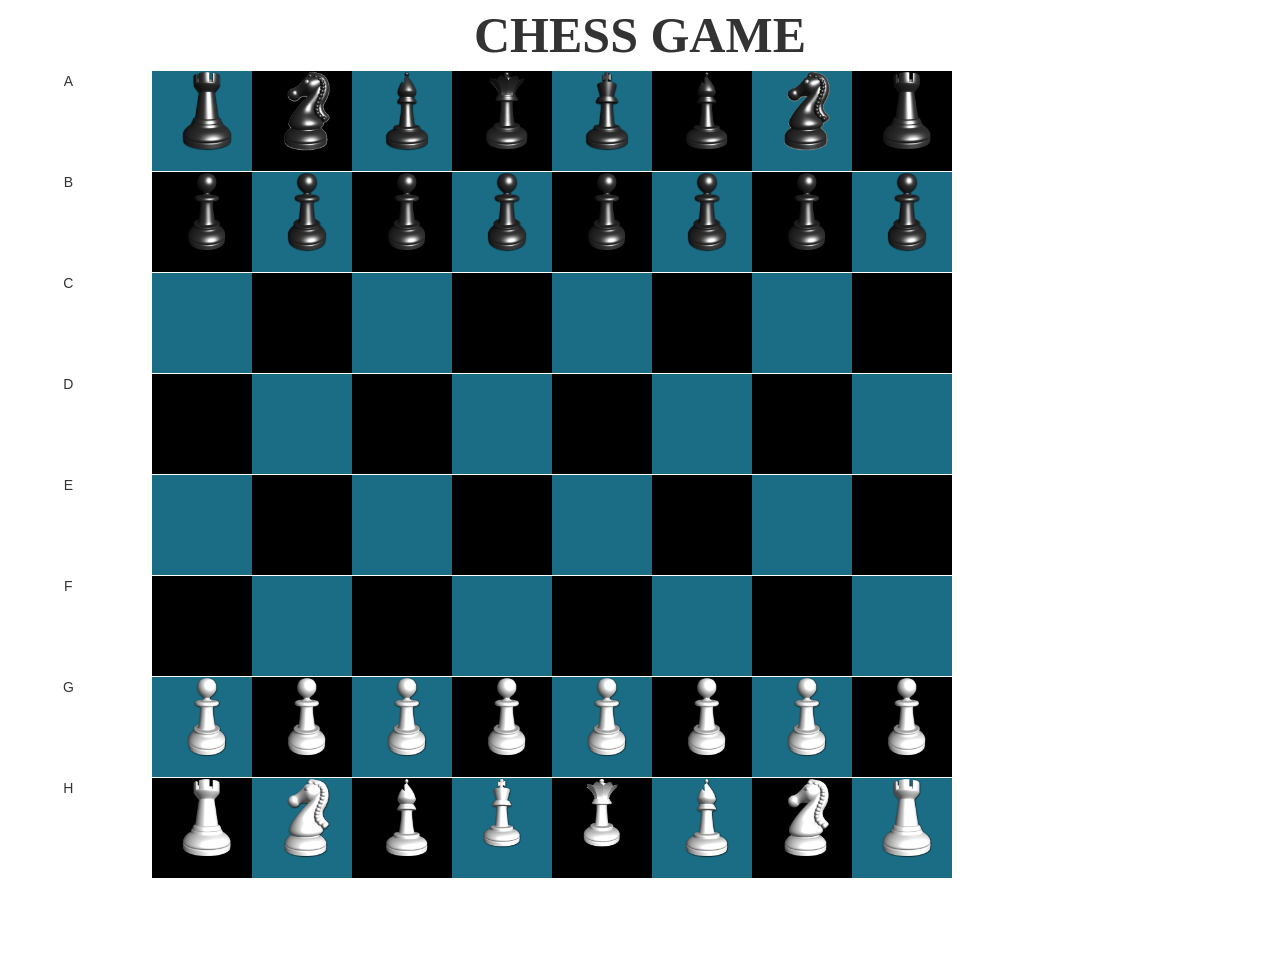
==== index.html @ ab2882cc "chess" ====
<!DOCTYPE html>
<html>

<head>
    <meta name="viewport" content="width=device-width,initial-scale=1">
    <title>Chess-Game</title>
    <link rel="stylesheet" href="Css/jquery-ui.css">
    <link rel="stylesheet" href="Css/bootstrap.css">
    <link rel="stylesheet" href="Css/bootstrap-theme.min.css">
    <link rel="stylesheet" href="Css/bootstrap.min.css">
    <style>

        #board {

            width: 1000px;
            height: 900px;
            text-align: center;
        }

        #Header {
            text-align: center;
            font-size: 50px;
            font-family: "Times New Roman";
            font-weight: bold;
        }

        div {
            border-bottom: none;
        text-align: center;
            margin-top: 0px;
            margin-left: 0px;
            margin-right: 0px;
            margin-bottom: 0px;

        }

        img {
            width: 80px;
            height: 80px;
            z-index: 999;


        }
        .selectPath{
            background-color: green;
        }
        .chessPices{
            position: absolute;
            padding-top:0px;
            padding-left: 0px;
            height: 100px;

            width: 100px;



            z-index: 99999;
        }
        .selectPath{
            background-color: green;
        }
        img:hover{
            position: absolute;
            height: 90px;
            width: 90px;
            z-index: 9999;

        }



        



    </style>

</head>
<body>
<div class="row">
    <div id="Header" class="col-xs-12 col-sm-12  col-lg-12"> CHESS GAME</div>
</div>
<div id="board" class="row">
    <div class="col-xs-12 col-sm-12  col-lg-12">
        <div class="row">
            <div class="col-xs-2 col-sm-2 col-lg-2">A</div>
            <div id="A1" style="background-color: #1b6d85 ; height: 100px;width: 100px" class="col-xs-1 col-sm-1 col-lg-1">
                <div class="chessPices blackRook"><img id="br1" src="Image/Rook-black_256x256_32.png" class="chess"></div>
            </div>
            <div id="B1" style="background-color: black; height: 100px;width: 100px" class="col-xs-1 col-sm-1 col-lg-1 patch ">
                <div class="chessPices blackKnight"><img id="bKN1" src="Image/blackKnight.png"></div>
            </div>
            <div  id="C1" style="background-color: #1b6d85 ; height: 100px;width: 100px" class="col-xs-1 col-sm-1 col-lg-1 patch">
                <div class="chessPices blackBishop"><img id="bbs1" src="Image/Bishop-black_256x256_32.png"></div>
            </div>
            <div  id="D1" style="background-color: black ; height: 100px;width: 100px" class="col-xs-1 col-sm-1 col-lg-1 patch">
                <div class="chessPices BlackQuen"><img id="bq" src="Image/blackQuen.png" class="img-responsive"></div>
            </div>
            <div  id="E1" style="background-color: #1b6d85; height: 100px;width: 100px" class="col-xs-1 col-sm-1 col-lg-1 patch">
                <div class="chessPices BlackKing"><img id="bk" src="Image/blackKing.png" class="img-responsive"></div>
            </div>
            <div id="F1" style="background-color: black ; height: 100px;width: 100px" class="col-xs-1 col-sm-1 col-lg-1 patch">
                <div class="chessPices blackBishop"><img id="bbs2" src="Image/Bishop-black_256x256_32.png"></div>
            </div>
            <div id="G1" style="background-color: #1b6d85; height: 100px;width: 100px" class="col-xs-1 col-sm-1 col-lg-1 patch">
                <div class="chessPices blackKnight"><img id="bKN2" src="Image/blackKnight.png"></div>
            </div>
            <div  id="H1" style="background-color: black ; height: 100px;width: 100px" class="col-xs-1 col-sm-1 col-lg-1 patch">
                <div class="chessPices blackRook"><img id="br2" src="Image/Rook-black_256x256_32.png" class="chess"></div>
            </div>


            <div class="col-xs-2 col-sm-2 col-lg-2"></div>
        </div>
        <div id="Brow" class="row">
            <div class="col-xs-2 col-sm-2 col-lg-2">B</div>
            <div id="A2" style="background-color: black  ; height: 100px;width: 100px" class="col-xs-1 col-sm-1 col-lg-1 patch ">
                <div  class="chessPices blackPone"><img id="bp1" src="Image/blackpone.png" class="chess"></div>
            </div>
            <div  id="B2" style="background-color: #1b6d85; height: 100px;width: 100px" class="col-xs-1 col-sm-1 col-lg-1 patch ">
                <div class="chessPices blackPone"><img id="bp2" src="Image/blackpone.png" class="chess"></div>
            </div>
            <div id="C2"  style="background-color: black ; height: 100px;width: 100px" class="col-xs-1 col-sm-1 col-lg-1 patch ">
                <div  class="chessPices blackPone"><img id="bp3" src="Image/blackpone.png" class="chess"></div>
            </div>
            <div  id="D2" style="background-color: #1b6d85; height: 100px;width: 100px" class="col-xs-1 col-sm-1 col-lg-1 patch ">
                <div class="chessPices blackPone"><img id="bp4" src="Image/blackpone.png" class="chess"></div>
            </div>
            <div  id="E2" style="background-color: black; height: 100px;width: 100px" class="col-xs-1 col-sm-1 col-lg-1 patch ">
                <div class="chessPices blackPone"><img id="bp5" src="Image/blackpone.png" class="chess"></div>
            </div>
            <div  id="F2" style="background-color: #1b6d85; height: 100px;width: 100px" class="col-xs-1 col-sm-1 col-lg-1 patch ">
                <div class="chessPices blackPone"><img id="bp6" src="Image/blackpone.png" class="chess"></div>
            </div>
            <div id="G2"  style="background-color: black; height: 100px;width: 100px" class="col-xs-1 col-sm-1 col-lg-1 patch ">
                <div class="chessPices blackPone"><img id="bp7" src="Image/blackpone.png" class="chess"></div>
            </div>
            <div id="H2"  style="background-color: #1b6d85; height: 100px;width: 100px" class="col-xs-1 col-sm-1 col-lg-1 patch ">
                <div class="chessPices blackPone"><img id="bp8"src="Image/blackpone.png" class="chess"></div>
            </div>


            <div class="col-xs-2 col-sm-2 col-lg-2"></div>
        </div>
        <div class="row">
            <div class="col-xs-2 col-sm-2 col-lg-2">C</div>
            <div id="A3" style="background-color: #1b6d85 ; height: 100px;width: 100px" class="col-xs-1 col-sm-1 col-lg-1 patch">
            </div>
            <div id="B3" style="background-color: black ; height: 100px;width: 100px" class="col-xs-1 col-sm-1 col-lg-1 patch "></div>
            <div id="C3" style="background-color: #1b6d85 ; height: 100px;width: 100px" class="col-xs-1 col-sm-1 col-lg-1 patch ">
            </div>
            <div id="D3" style="background-color: black ; height: 100px;width: 100px" class="col-xs-1 col-sm-1 col-lg-1 patch "></div>
            <div  id="E3" style="background-color: #1b6d85; height: 100px;width: 100px" class="col-xs-1 col-sm-1 col-lg-1 patch ">
            </div>
            <div id="F3" style="background-color: black ; height: 100px;width: 100px" class="col-xs-1 col-sm-1 col-lg-1 patch "></div>
            <div  id="G3" style="background-color: #1b6d85; height: 100px;width: 100px" class="col-xs-1 col-sm-1 col-lg-1 patch ">
            </div>
            <div id="H3" style="background-color: black ; height: 100px;width: 100px" class="col-xs-1 col-sm-1 col-lg-1 patch "></div>


            <div class="col-xs-2 col-sm-2 col-lg-2"></div>
        </div>
        <div class="row">
            <div class="col-xs-2 col-sm-2 col-lg-2">D</div>
            <div id="A4" style="background-color: black  ; height: 100px;width: 100px"
                 class="col-xs-1 col-sm-1 col-lg-1">
            </div>
            <div  id="B4" style="background-color: #1b6d85; height: 100px;width: 100px" class="col-xs-1 col-sm-1 col-lg-1 patch ">
            </div>
            <div  id="C4" style="background-color: black ; height: 100px;width: 100px" class="col-xs-1 col-sm-1 col-lg-1 patch "></div>
            <div  id="D4" style="background-color: #1b6d85; height: 100px;width: 100px" class="col-xs-1 col-sm-1 col-lg-1 patch ">
            </div>
            <div  id="E4" style="background-color: black; height: 100px;width: 100px" class="col-xs-1 col-sm-1 col-lg-1 patch "></div>
            <div  id="F4" style="background-color: #1b6d85; height: 100px;width: 100px" class="col-xs-1 col-sm-1 col-lg-1 patch ">
            </div>
            <div  id="G4" style="background-color: black; height: 100px;width: 100px" class="col-xs-1 col-sm-1 col-lg-1 patch "></div>
            <div  id="H4" style="background-color: #1b6d85; height: 100px;width: 100px" class="col-xs-1 col-sm-1 col-lg-1 patch ">
            </div>


            <div class="col-xs-2 col-sm-2 col-lg-2"></div>
        </div>
        <div class="row">
            <div class="col-xs-2 col-sm-2 col-lg-2">E</div>
            <div id="A5" style="background-color: #1b6d85 ; height: 100px;width: 100px"
                 class="col-xs-1 col-sm-1 col-lg-1">
            </div>
            <div  id="B5" style="background-color: black ; height: 100px;width: 100px" class="col-xs-1 col-sm-1 col-lg-1 patch "></div>
            <div  id="C5" style="background-color: #1b6d85 ; height: 100px;width: 100px" class="col-xs-1 col-sm-1 col-lg-1 patch ">
            </div>
            <div  id="D5" style="background-color: black ; height: 100px;width: 100px" class="col-xs-1 col-sm-1 col-lg-1 patch "></div>
            <div  id="E5" style="background-color: #1b6d85; height: 100px;width: 100px" class="col-xs-1 col-sm-1 col-lg-1 patch ">
            </div>
            <div  id="F5" style="background-color: black ; height: 100px;width: 100px" class="col-xs-1 col-sm-1 col-lg-1 patch "></div>
            <div  id="G5"  style="background-color: #1b6d85; height: 100px;width: 100px" class="col-xs-1 col-sm-1 col-lg-1 patch ">
            </div>
            <div id="H5"  style="background-color: black ; height: 100px;width: 100px" class="col-xs-1 col-sm-1 col-lg-1 patch "></div>


            <div class="col-xs-2 col-sm-2 col-lg-2"></div>
        </div>
        <div class="row">
            <div class="col-xs-2 col-sm-2 col-lg-2">F</div>
            <div id="A6" style="background-color: black  ; height: 100px;width: 100px"
                 class="col-xs-1 col-sm-1 col-lg-1">
            </div>
            <div  id="B6" style="background-color: #1b6d85; height: 100px;width: 100px" class="col-xs-1 col-sm-1 col-lg-1 patch ">
            </div>
            <div  id="C6" style="background-color: black ; height: 100px;width: 100px" class="col-xs-1 col-sm-1 col-lg-1 patch "></div>
            <div  id="D6" style="background-color: #1b6d85; height: 100px;width: 100px" class="col-xs-1 col-sm-1 col-lg-1 patch ">
            </div>
            <div  id="E6" style="background-color: black; height: 100px;width: 100px" class="col-xs-1 col-sm-1 col-lg-1 patch "></div>
            <div  id="F6" style="background-color: #1b6d85; height: 100px;width: 100px" class="col-xs-1 col-sm-1 col-lg-1 patch ">
            </div>
            <div  id="G6" style="background-color: black; height: 100px;width: 100px" class="col-xs-1 col-sm-1 col-lg-1 patch "></div>
            <div  id="H6" style="background-color: #1b6d85; height: 100px;width: 100px" class="col-xs-1 col-sm-1 col-lg-1 patch ">
            </div>


            <div class="col-xs-2 col-sm-2 col-lg-2"></div>
        </div>
        <div class="row">
            <div class="col-xs-2 col-sm-2 col-lg-2">G</div>
            <div id="A7" style="background-color: #1b6d85 ; height: 100px;width: 100px" class="col-xs-1 col-sm-1 col-lg-1">
                <div  class="chessPices  whitePone"><img id="wp1" src="Image/whitepone.png" class="chess"></div>
            </div>
            <div  id="B7" style="background-color: black ; height: 100px;width: 100px" class="col-xs-1 col-sm-1 col-lg-1 patch ">
                <div  class="chessPices whitePone"><img id="wp2" src="Image/whitepone.png" class="chess"></div>
            </div>
            <div  id="C7" style="background-color: #1b6d85 ; height: 100px;width: 100px" class="col-xs-1 col-sm-1 col-lg-1 patch ">
                <div  class="chessPices whitePone"><img id="wp3" src="Image/whitepone.png" class="chess"></div>
            </div>
            <div  id="D7" style="background-color: black ; height: 100px;width: 100px" class="col-xs-1 col-sm-1 col-lg-1 patch ">
                <div  class="chessPices whitePone"><img id="wp4" src="Image/whitepone.png" class="chess"></div>
            </div>
            <div  id="E7" style="background-color: #1b6d85; height: 100px;width: 100px" class="col-xs-1 col-sm-1 col-lg-1 patch ">
                <div  class="chessPices whitePone"><img id="wp5" src="Image/whitepone.png" class="chess"></div>
            </div>
            <div  id="F7" style="background-color: black ; height: 100px;width: 100px" class="col-xs-1 col-sm-1 col-lg-1 patch ">
                <div  class="chessPices whitePone"><img id="wp6" src="Image/whitepone.png" class="chess"></div>
            </div>
            <div  id="G7" style="background-color: #1b6d85; height: 100px;width: 100px" class="col-xs-1 col-sm-1 col-lg-1 patch ">
                <div  class="chessPices whitePone"><img id="wp7" src="Image/whitepone.png" class="chess"></div>
            </div>
            <div  id="H7" style="background-color: black ; height: 100px;width: 100px" class="col-xs-1 col-sm-1 col-lg-1 patch ">
                <div  class="chessPices whitePone"><img id="wp8" src="Image/whitepone.png" class="chess"></div>
            </div>


            <div class="col-xs-2 col-sm-2 col-lg-2"></div>
        </div>
        <div class="row">
            <div class="col-xs-2 col-sm-2 col-lg-2">H</div>
            <div id="A8" style="background-color: black  ; height: 100px;width: 100px" class="col-xs-1 col-sm-1 col-lg-1">
                <div class="chessPices whiteRook"><img id="wr1" src="Image/Rook-white_256x256_32.png"></div>
            </div>
            <div  id="B8" style="background-color: #1b6d85; height: 100px;width: 100px" class="col-xs-1 col-sm-1 col-lg-1 patch ">
                <div class="chessPices whiteKnight"><img id="wk1" src="Image/Knight-white_256x256_32.png"></div>
            </div>
            <div  id="C8" style="background-color: black ; height: 100px;width: 100px" class="col-xs-1 col-sm-1 col-lg-1 patch ">
                <div class="chessPices whiteBishop"><img id="wb1" src="Image/whiteBishop.png"></div>
            </div>
            <div  id="D8" style="background-color: #1b6d85; height: 100px;width: 100px" class="col-xs-1 col-sm-1 col-lg-1 patch ">
                <img src="Image/King-white.ico">
            </div>
            <div  id="E8" style="background-color: black; height: 100px;width: 100px" class="col-xs-1 col-sm-1 col-lg-1 patch ">
                <img src="Image/Queen-white_256x256_32.png">
            </div>
            <div  id="F8" style="background-color: #1b6d85; height: 100px;width: 100px" class="col-xs-1 col-sm-1 col-lg-1 patch ">
                <div class="chessPices whiteBishop"><img id="wb2" src="Image/whiteBishop.png"></div>
            </div>
            <div  id="G8" style="background-color: black; height: 100px;width: 100px" class="col-xs-1 col-sm-1 col-lg-1 patch ">
                <div class="chessPices whiteKnight"><img id="wk2" src="Image/Knight-white_256x256_32.png"></div>
            </div>
            <div  id="H8" style="background-color: #1b6d85; height: 100px;width: 100px" class="col-xs-1 col-sm-1 col-lg-1 patch ">
                <div class="chessPices whiteRook"><img id="wr2" src="Image/Rook-white_256x256_32.png"></div>
            </div>


            <div class="col-xs-2 col-sm-2 col-lg-2"></div>
        </div>

    </div>
</div>

<script src="Js/jquery-3.2.1.min.js"></script>
<script src="Js/jquery-ui.js"></script>
<script src="Js/HomeControler.js"></script>
</body>


</html>
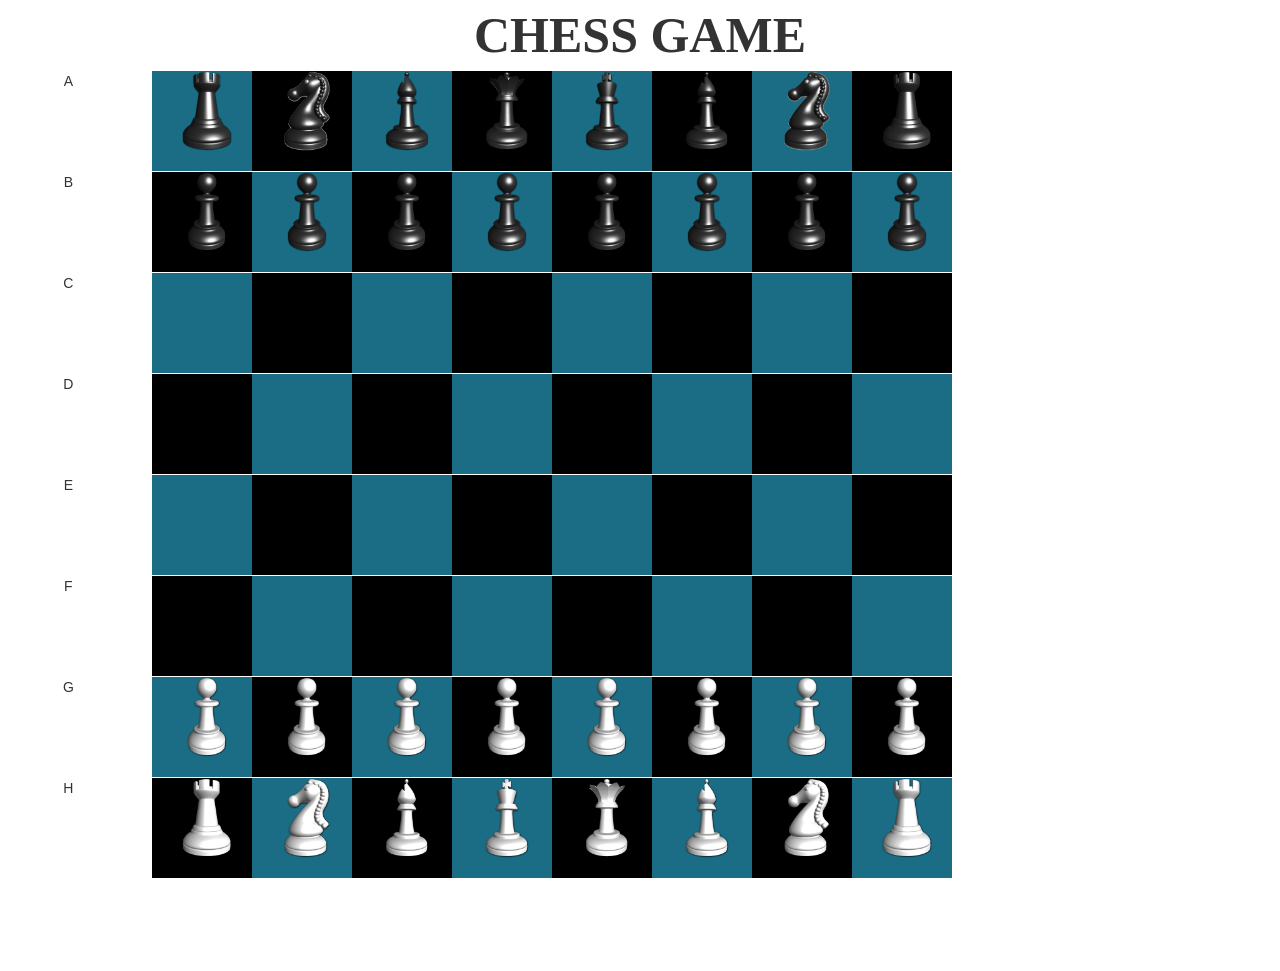
==== commit 362d2ad3: "chess" ====
--- a/index.html
+++ b/index.html
@@ -9,7 +9,9 @@
     <link rel="stylesheet" href="Css/bootstrap-theme.min.css">
     <link rel="stylesheet" href="Css/bootstrap.min.css">
     <style>
-
+            body{
+                /*background-image: url("Image/Quotefancy-486-3840x2160.jpg");*/
+            }
         #board {
 
             width: 1000px;
@@ -56,15 +58,35 @@
 
             z-index: 99999;
         }
-        .selectPath{
-            background-color: green;
-        }
+
         img:hover{
             position: absolute;
             height: 90px;
             width: 90px;
             z-index: 9999;
 
+        }
+
+
+
+        .d1{
+            background-color: #1b6d85 ;
+            height: 100px;
+            width: 100px;
+
+        }
+        .d2{
+            background-color: black;
+            height: 100px;
+            width: 100px;
+        }
+        .selectPath{
+            -webkit-box-shadow: inset 0px 0px 6px 10px rgba(124,252,0 , .8);
+            box-shadow: inset 0px 0px 6px 10px rgba(124,252,0 , .8);
+        }
+        .remove{
+            -webkit-box-shadow: inset 0px 0px 6px 10px rgba(128,0,0, .8);
+            box-shadow: inset 0px 0px 6px 10px rgba(128,0,0, .8);
         }
 
 
@@ -84,29 +106,29 @@
     <div class="col-xs-12 col-sm-12  col-lg-12">
         <div class="row">
             <div class="col-xs-2 col-sm-2 col-lg-2">A</div>
-            <div id="A1" style="background-color: #1b6d85 ; height: 100px;width: 100px" class="col-xs-1 col-sm-1 col-lg-1">
-                <div class="chessPices blackRook"><img id="br1" src="Image/Rook-black_256x256_32.png" class="chess"></div>
-            </div>
-            <div id="B1" style="background-color: black; height: 100px;width: 100px" class="col-xs-1 col-sm-1 col-lg-1 patch ">
-                <div class="chessPices blackKnight"><img id="bKN1" src="Image/blackKnight.png"></div>
-            </div>
-            <div  id="C1" style="background-color: #1b6d85 ; height: 100px;width: 100px" class="col-xs-1 col-sm-1 col-lg-1 patch">
-                <div class="chessPices blackBishop"><img id="bbs1" src="Image/Bishop-black_256x256_32.png"></div>
-            </div>
-            <div  id="D1" style="background-color: black ; height: 100px;width: 100px" class="col-xs-1 col-sm-1 col-lg-1 patch">
-                <div class="chessPices BlackQuen"><img id="bq" src="Image/blackQuen.png" class="img-responsive"></div>
-            </div>
-            <div  id="E1" style="background-color: #1b6d85; height: 100px;width: 100px" class="col-xs-1 col-sm-1 col-lg-1 patch">
-                <div class="chessPices BlackKing"><img id="bk" src="Image/blackKing.png" class="img-responsive"></div>
-            </div>
-            <div id="F1" style="background-color: black ; height: 100px;width: 100px" class="col-xs-1 col-sm-1 col-lg-1 patch">
-                <div class="chessPices blackBishop"><img id="bbs2" src="Image/Bishop-black_256x256_32.png"></div>
-            </div>
-            <div id="G1" style="background-color: #1b6d85; height: 100px;width: 100px" class="col-xs-1 col-sm-1 col-lg-1 patch">
-                <div class="chessPices blackKnight"><img id="bKN2" src="Image/blackKnight.png"></div>
-            </div>
-            <div  id="H1" style="background-color: black ; height: 100px;width: 100px" class="col-xs-1 col-sm-1 col-lg-1 patch">
-                <div class="chessPices blackRook"><img id="br2" src="Image/Rook-black_256x256_32.png" class="chess"></div>
+            <div id="A1"  class="col-xs-1 col-sm-1 col-lg-1 d1">
+                <div class="chessPices blackRook  black"><img id="br1" src="Image/Rook-black_256x256_32.png" class="chess"></div>
+            </div>
+            <div id="B1" class="col-xs-1 col-sm-1 col-lg-1 d2">
+                <div class="chessPices blackKnight black"><img id="bKN1" src="Image/blackKnight.png"></div>
+            </div>
+            <div  id="C1"  class="col-xs-1 col-sm-1 col-lg-1 d1">
+                <div class="chessPices blackBishop black"><img id="bbs1" src="Image/Bishop-black_256x256_32.png"></div>
+            </div>
+            <div  id="D1"  class="col-xs-1 col-sm-1 col-lg-1 d2">
+                <div class="chessPices BlackQuen black"><img id="bq" src="Image/blackQuen.png" class="img-responsive"></div>
+            </div>
+            <div  id="E1"  class="col-xs-1 col-sm-1 col-lg-1 d1">
+                <div class="chessPices BlackKing "><img id="bk" src="Image/blackKing.png" class="img-responsive"></div>
+            </div>
+            <div id="F1"  class="col-xs-1 col-sm-1 col-lg-1 d2">
+                <div class="chessPices blackBishop black"><img id="bbs2" src="Image/Bishop-black_256x256_32.png"></div>
+            </div>
+            <div id="G1" class="col-xs-1 col-sm-1 col-lg-1 d1">
+                <div class="chessPices blackKnight black"><img id="bKN2" src="Image/blackKnight.png"></div>
+            </div>
+            <div  id="H1"  class="col-xs-1 col-sm-1 col-lg-1 d2">
+                <div class="chessPices blackRook black"><img id="br2" src="Image/Rook-black_256x256_32.png" class="chess"></div>
             </div>
 
 
@@ -114,29 +136,29 @@
         </div>
         <div id="Brow" class="row">
             <div class="col-xs-2 col-sm-2 col-lg-2">B</div>
-            <div id="A2" style="background-color: black  ; height: 100px;width: 100px" class="col-xs-1 col-sm-1 col-lg-1 patch ">
-                <div  class="chessPices blackPone"><img id="bp1" src="Image/blackpone.png" class="chess"></div>
-            </div>
-            <div  id="B2" style="background-color: #1b6d85; height: 100px;width: 100px" class="col-xs-1 col-sm-1 col-lg-1 patch ">
-                <div class="chessPices blackPone"><img id="bp2" src="Image/blackpone.png" class="chess"></div>
-            </div>
-            <div id="C2"  style="background-color: black ; height: 100px;width: 100px" class="col-xs-1 col-sm-1 col-lg-1 patch ">
-                <div  class="chessPices blackPone"><img id="bp3" src="Image/blackpone.png" class="chess"></div>
-            </div>
-            <div  id="D2" style="background-color: #1b6d85; height: 100px;width: 100px" class="col-xs-1 col-sm-1 col-lg-1 patch ">
-                <div class="chessPices blackPone"><img id="bp4" src="Image/blackpone.png" class="chess"></div>
-            </div>
-            <div  id="E2" style="background-color: black; height: 100px;width: 100px" class="col-xs-1 col-sm-1 col-lg-1 patch ">
-                <div class="chessPices blackPone"><img id="bp5" src="Image/blackpone.png" class="chess"></div>
-            </div>
-            <div  id="F2" style="background-color: #1b6d85; height: 100px;width: 100px" class="col-xs-1 col-sm-1 col-lg-1 patch ">
-                <div class="chessPices blackPone"><img id="bp6" src="Image/blackpone.png" class="chess"></div>
-            </div>
-            <div id="G2"  style="background-color: black; height: 100px;width: 100px" class="col-xs-1 col-sm-1 col-lg-1 patch ">
-                <div class="chessPices blackPone"><img id="bp7" src="Image/blackpone.png" class="chess"></div>
-            </div>
-            <div id="H2"  style="background-color: #1b6d85; height: 100px;width: 100px" class="col-xs-1 col-sm-1 col-lg-1 patch ">
-                <div class="chessPices blackPone"><img id="bp8"src="Image/blackpone.png" class="chess"></div>
+            <div id="A2" class="col-xs-1 col-sm-1 col-lg-1 d2">
+                <div  id="wwwe" class="chessPices blackPone black"><img id="bp1" src="Image/blackpone.png" class="chess"></div>
+            </div>
+            <div  id="B2" class="col-xs-1 col-sm-1 col-lg-1 d1">
+                <div class="chessPices blackPone black"><img id="bp2" src="Image/blackpone.png" class="chess"></div>
+            </div>
+            <div id="C2"   class="col-xs-1 col-sm-1 col-lg-1 d2">
+                <div  class="chessPices blackPone black"><img id="bp3" src="Image/blackpone.png" class="chess"></div>
+            </div>
+            <div  id="D2" class="col-xs-1 col-sm-1 col-lg-1 d1">
+                <div class="chessPices blackPone black"><img id="bp4" src="Image/blackpone.png" class="chess"></div>
+            </div>
+            <div  id="E2" class="col-xs-1 col-sm-1 col-lg-1 d2">
+                <div class="chessPices blackPone black"><img id="bp5" src="Image/blackpone.png" class="chess"></div>
+            </div>
+            <div  id="F2" class="col-xs-1 col-sm-1 col-lg-1 d1">
+                <div class="chessPices blackPone black"><img id="bp6" src="Image/blackpone.png" class="chess"></div>
+            </div>
+            <div id="G2"  class="col-xs-1 col-sm-1 col-lg-1 d2">
+                <div class="chessPices blackPone black"><img id="bp7" src="Image/blackpone.png" class="chess"></div>
+            </div>
+            <div id="H2"  class="col-xs-1 col-sm-1 col-lg-1 d1">
+                <div class="chessPices blackPone black"><img id="bp8"src="Image/blackpone.png" class="chess"></div>
             </div>
 
 
@@ -144,37 +166,36 @@
         </div>
         <div class="row">
             <div class="col-xs-2 col-sm-2 col-lg-2">C</div>
-            <div id="A3" style="background-color: #1b6d85 ; height: 100px;width: 100px" class="col-xs-1 col-sm-1 col-lg-1 patch">
-            </div>
-            <div id="B3" style="background-color: black ; height: 100px;width: 100px" class="col-xs-1 col-sm-1 col-lg-1 patch "></div>
-            <div id="C3" style="background-color: #1b6d85 ; height: 100px;width: 100px" class="col-xs-1 col-sm-1 col-lg-1 patch ">
-            </div>
-            <div id="D3" style="background-color: black ; height: 100px;width: 100px" class="col-xs-1 col-sm-1 col-lg-1 patch "></div>
-            <div  id="E3" style="background-color: #1b6d85; height: 100px;width: 100px" class="col-xs-1 col-sm-1 col-lg-1 patch ">
-            </div>
-            <div id="F3" style="background-color: black ; height: 100px;width: 100px" class="col-xs-1 col-sm-1 col-lg-1 patch "></div>
-            <div  id="G3" style="background-color: #1b6d85; height: 100px;width: 100px" class="col-xs-1 col-sm-1 col-lg-1 patch ">
-            </div>
-            <div id="H3" style="background-color: black ; height: 100px;width: 100px" class="col-xs-1 col-sm-1 col-lg-1 patch "></div>
+            <div id="A3" class="col-xs-1 col-sm-1 col-lg-1 d1">
+            </div>
+            <div id="B3"  class="col-xs-1 col-sm-1 col-lg-1 d2"></div>
+            <div id="C3" class="col-xs-1 col-sm-1 col-lg-1 d1">
+            </div>
+            <div id="D3"  class="col-xs-1 col-sm-1 col-lg-1 d2"></div>
+            <div  id="E3" class="col-xs-1 col-sm-1 col-lg-1 d1">
+            </div>
+            <div id="F3"  class="col-xs-1 col-sm-1 col-lg-1 d2"></div>
+            <div  id="G3" class="col-xs-1 col-sm-1 col-lg-1 d1">
+            </div>
+            <div id="H3" class="col-xs-1 col-sm-1 col-lg-1 d2"></div>
 
 
             <div class="col-xs-2 col-sm-2 col-lg-2"></div>
         </div>
         <div class="row">
             <div class="col-xs-2 col-sm-2 col-lg-2">D</div>
-            <div id="A4" style="background-color: black  ; height: 100px;width: 100px"
-                 class="col-xs-1 col-sm-1 col-lg-1">
-            </div>
-            <div  id="B4" style="background-color: #1b6d85; height: 100px;width: 100px" class="col-xs-1 col-sm-1 col-lg-1 patch ">
-            </div>
-            <div  id="C4" style="background-color: black ; height: 100px;width: 100px" class="col-xs-1 col-sm-1 col-lg-1 patch "></div>
-            <div  id="D4" style="background-color: #1b6d85; height: 100px;width: 100px" class="col-xs-1 col-sm-1 col-lg-1 patch ">
-            </div>
-            <div  id="E4" style="background-color: black; height: 100px;width: 100px" class="col-xs-1 col-sm-1 col-lg-1 patch "></div>
-            <div  id="F4" style="background-color: #1b6d85; height: 100px;width: 100px" class="col-xs-1 col-sm-1 col-lg-1 patch ">
-            </div>
-            <div  id="G4" style="background-color: black; height: 100px;width: 100px" class="col-xs-1 col-sm-1 col-lg-1 patch "></div>
-            <div  id="H4" style="background-color: #1b6d85; height: 100px;width: 100px" class="col-xs-1 col-sm-1 col-lg-1 patch ">
+            <div id="A4" class="col-xs-1 col-sm-1 col-lg-1 d2">
+            </div>
+            <div  id="B4" class="col-xs-1 col-sm-1 col-lg-1 d1">
+            </div>
+            <div  id="C4"  class="col-xs-1 col-sm-1 col-lg-1 d2"></div>
+            <div  id="D4" class="col-xs-1 col-sm-1 col-lg-1 d1">
+            </div>
+            <div  id="E4" class="col-xs-1 col-sm-1 col-lg-1 d2"></div>
+            <div  id="F4" class="col-xs-1 col-sm-1 col-lg-1 d1">
+            </div>
+            <div  id="G4"  class="col-xs-1 col-sm-1 col-lg-1 d2"></div>
+            <div  id="H4" class="col-xs-1 col-sm-1 col-lg-1 d1">
             </div>
 
 
@@ -182,38 +203,36 @@
         </div>
         <div class="row">
             <div class="col-xs-2 col-sm-2 col-lg-2">E</div>
-            <div id="A5" style="background-color: #1b6d85 ; height: 100px;width: 100px"
-                 class="col-xs-1 col-sm-1 col-lg-1">
-            </div>
-            <div  id="B5" style="background-color: black ; height: 100px;width: 100px" class="col-xs-1 col-sm-1 col-lg-1 patch "></div>
-            <div  id="C5" style="background-color: #1b6d85 ; height: 100px;width: 100px" class="col-xs-1 col-sm-1 col-lg-1 patch ">
-            </div>
-            <div  id="D5" style="background-color: black ; height: 100px;width: 100px" class="col-xs-1 col-sm-1 col-lg-1 patch "></div>
-            <div  id="E5" style="background-color: #1b6d85; height: 100px;width: 100px" class="col-xs-1 col-sm-1 col-lg-1 patch ">
-            </div>
-            <div  id="F5" style="background-color: black ; height: 100px;width: 100px" class="col-xs-1 col-sm-1 col-lg-1 patch "></div>
-            <div  id="G5"  style="background-color: #1b6d85; height: 100px;width: 100px" class="col-xs-1 col-sm-1 col-lg-1 patch ">
-            </div>
-            <div id="H5"  style="background-color: black ; height: 100px;width: 100px" class="col-xs-1 col-sm-1 col-lg-1 patch "></div>
+            <div id="A5" class="col-xs-1 col-sm-1 col-lg-1 d1">
+            </div>
+            <div  id="B5" class="col-xs-1 col-sm-1 col-lg-1 patch d2"></div>
+            <div  id="C5" class="col-xs-1 col-sm-1 col-lg-1 patch d1">
+            </div>
+            <div  id="D5"  class="col-xs-1 col-sm-1 col-lg-1 patch d2"></div>
+            <div  id="E5" class="col-xs-1 col-sm-1 col-lg-1 patch d1">
+            </div>
+            <div  id="F5" class="col-xs-1 col-sm-1 col-lg-1 patch d2"></div>
+            <div  id="G5"  class="col-xs-1 col-sm-1 col-lg-1 patch d1">
+            </div>
+            <div id="H5"  class="col-xs-1 col-sm-1 col-lg-1 patch d2"></div>
 
 
             <div class="col-xs-2 col-sm-2 col-lg-2"></div>
         </div>
         <div class="row">
             <div class="col-xs-2 col-sm-2 col-lg-2">F</div>
-            <div id="A6" style="background-color: black  ; height: 100px;width: 100px"
-                 class="col-xs-1 col-sm-1 col-lg-1">
-            </div>
-            <div  id="B6" style="background-color: #1b6d85; height: 100px;width: 100px" class="col-xs-1 col-sm-1 col-lg-1 patch ">
-            </div>
-            <div  id="C6" style="background-color: black ; height: 100px;width: 100px" class="col-xs-1 col-sm-1 col-lg-1 patch "></div>
-            <div  id="D6" style="background-color: #1b6d85; height: 100px;width: 100px" class="col-xs-1 col-sm-1 col-lg-1 patch ">
-            </div>
-            <div  id="E6" style="background-color: black; height: 100px;width: 100px" class="col-xs-1 col-sm-1 col-lg-1 patch "></div>
-            <div  id="F6" style="background-color: #1b6d85; height: 100px;width: 100px" class="col-xs-1 col-sm-1 col-lg-1 patch ">
-            </div>
-            <div  id="G6" style="background-color: black; height: 100px;width: 100px" class="col-xs-1 col-sm-1 col-lg-1 patch "></div>
-            <div  id="H6" style="background-color: #1b6d85; height: 100px;width: 100px" class="col-xs-1 col-sm-1 col-lg-1 patch ">
+            <div id="A6"  class="col-xs-1 col-sm-1 col-lg-1 d2">
+            </div>
+            <div  id="B6" class="col-xs-1 col-sm-1 col-lg-1 d1">
+            </div>
+            <div  id="C6" class="col-xs-1 col-sm-1 col-lg-1 d2 "></div>
+            <div  id="D6" class="col-xs-1 col-sm-1 col-lg-1 d1 ">
+            </div>
+            <div  id="E6"  class="col-xs-1 col-sm-1 col-lg-1 d2 "></div>
+            <div  id="F6" class="col-xs-1 col-sm-1 col-lg-1 d1 ">
+            </div>
+            <div  id="G6" class="col-xs-1 col-sm-1 col-lg-1 d2"></div>
+            <div  id="H6" class="col-xs-1 col-sm-1 col-lg-1 d1 ">
             </div>
 
 
@@ -221,29 +240,29 @@
         </div>
         <div class="row">
             <div class="col-xs-2 col-sm-2 col-lg-2">G</div>
-            <div id="A7" style="background-color: #1b6d85 ; height: 100px;width: 100px" class="col-xs-1 col-sm-1 col-lg-1">
-                <div  class="chessPices  whitePone"><img id="wp1" src="Image/whitepone.png" class="chess"></div>
-            </div>
-            <div  id="B7" style="background-color: black ; height: 100px;width: 100px" class="col-xs-1 col-sm-1 col-lg-1 patch ">
-                <div  class="chessPices whitePone"><img id="wp2" src="Image/whitepone.png" class="chess"></div>
-            </div>
-            <div  id="C7" style="background-color: #1b6d85 ; height: 100px;width: 100px" class="col-xs-1 col-sm-1 col-lg-1 patch ">
-                <div  class="chessPices whitePone"><img id="wp3" src="Image/whitepone.png" class="chess"></div>
-            </div>
-            <div  id="D7" style="background-color: black ; height: 100px;width: 100px" class="col-xs-1 col-sm-1 col-lg-1 patch ">
-                <div  class="chessPices whitePone"><img id="wp4" src="Image/whitepone.png" class="chess"></div>
-            </div>
-            <div  id="E7" style="background-color: #1b6d85; height: 100px;width: 100px" class="col-xs-1 col-sm-1 col-lg-1 patch ">
-                <div  class="chessPices whitePone"><img id="wp5" src="Image/whitepone.png" class="chess"></div>
-            </div>
-            <div  id="F7" style="background-color: black ; height: 100px;width: 100px" class="col-xs-1 col-sm-1 col-lg-1 patch ">
-                <div  class="chessPices whitePone"><img id="wp6" src="Image/whitepone.png" class="chess"></div>
-            </div>
-            <div  id="G7" style="background-color: #1b6d85; height: 100px;width: 100px" class="col-xs-1 col-sm-1 col-lg-1 patch ">
-                <div  class="chessPices whitePone"><img id="wp7" src="Image/whitepone.png" class="chess"></div>
-            </div>
-            <div  id="H7" style="background-color: black ; height: 100px;width: 100px" class="col-xs-1 col-sm-1 col-lg-1 patch ">
-                <div  class="chessPices whitePone"><img id="wp8" src="Image/whitepone.png" class="chess"></div>
+            <div id="A7" class="col-xs-1 col-sm-1 col-lg-1 d1">
+                <div  class="chessPices  whitePone white"><img id="wp1" src="Image/whitepone.png" class="chess"></div>
+            </div>
+            <div  id="B7"  class="col-xs-1 col-sm-1 col-lg-1 d2">
+                <div  class="chessPices whitePone white"><img id="wp2" src="Image/whitepone.png" class="chess"></div>
+            </div>
+            <div  id="C7" class="col-xs-1 col-sm-1 col-lg-1 d1">
+                <div  class="chessPices whitePone white"><img id="wp3" src="Image/whitepone.png" class="chess"></div>
+            </div>
+            <div  id="D7"  class="col-xs-1 col-sm-1 col-lg-1 d2">
+                <div  class="chessPices whitePone white"><img id="wp4" src="Image/whitepone.png" class="chess"></div>
+            </div>
+            <div  id="E7" class="col-xs-1 col-sm-1 col-lg-1 d1">
+                <div  class="chessPices whitePone white"><img id="wp5" src="Image/whitepone.png" class="chess"></div>
+            </div>
+            <div  id="F7" class="col-xs-1 col-sm-1 col-lg-1 d2">
+                <div  class="chessPices whitePone white"><img id="wp6" src="Image/whitepone.png" class="chess"></div>
+            </div>
+            <div  id="G7" class="col-xs-1 col-sm-1 col-lg-1 d1">
+                <div  class="chessPices whitePone white"><img id="wp7" src="Image/whitepone.png" class="chess"></div>
+            </div>
+            <div  id="H7" class="col-xs-1 col-sm-1 col-lg-1 d2">
+                <div  class="chessPices whitePone white"><img id="wp8" src="Image/whitepone.png" class="chess"></div>
             </div>
 
 
@@ -251,29 +270,29 @@
         </div>
         <div class="row">
             <div class="col-xs-2 col-sm-2 col-lg-2">H</div>
-            <div id="A8" style="background-color: black  ; height: 100px;width: 100px" class="col-xs-1 col-sm-1 col-lg-1">
-                <div class="chessPices whiteRook"><img id="wr1" src="Image/Rook-white_256x256_32.png"></div>
-            </div>
-            <div  id="B8" style="background-color: #1b6d85; height: 100px;width: 100px" class="col-xs-1 col-sm-1 col-lg-1 patch ">
-                <div class="chessPices whiteKnight"><img id="wk1" src="Image/Knight-white_256x256_32.png"></div>
-            </div>
-            <div  id="C8" style="background-color: black ; height: 100px;width: 100px" class="col-xs-1 col-sm-1 col-lg-1 patch ">
-                <div class="chessPices whiteBishop"><img id="wb1" src="Image/whiteBishop.png"></div>
-            </div>
-            <div  id="D8" style="background-color: #1b6d85; height: 100px;width: 100px" class="col-xs-1 col-sm-1 col-lg-1 patch ">
-                <img src="Image/King-white.ico">
-            </div>
-            <div  id="E8" style="background-color: black; height: 100px;width: 100px" class="col-xs-1 col-sm-1 col-lg-1 patch ">
-                <img src="Image/Queen-white_256x256_32.png">
-            </div>
-            <div  id="F8" style="background-color: #1b6d85; height: 100px;width: 100px" class="col-xs-1 col-sm-1 col-lg-1 patch ">
-                <div class="chessPices whiteBishop"><img id="wb2" src="Image/whiteBishop.png"></div>
-            </div>
-            <div  id="G8" style="background-color: black; height: 100px;width: 100px" class="col-xs-1 col-sm-1 col-lg-1 patch ">
-                <div class="chessPices whiteKnight"><img id="wk2" src="Image/Knight-white_256x256_32.png"></div>
-            </div>
-            <div  id="H8" style="background-color: #1b6d85; height: 100px;width: 100px" class="col-xs-1 col-sm-1 col-lg-1 patch ">
-                <div class="chessPices whiteRook"><img id="wr2" src="Image/Rook-white_256x256_32.png"></div>
+            <div id="A8" class="col-xs-1 col-sm-1 col-lg-1 d2">
+                <div class="chessPices whiteRook white"><img id="wr1" src="Image/Rook-white_256x256_32.png"></div>
+            </div>
+            <div  id="B8" class="col-xs-1 col-sm-1 col-lg-1 d1">
+                <div class="chessPices whiteKnight white"><img id="wk1" src="Image/Knight-white_256x256_32.png"></div>
+            </div>
+            <div  id="C8" class="col-xs-1 col-sm-1 col-lg-1 d2">
+                <div class="chessPices whiteBishop white"><img id="wb1" src="Image/whiteBishop.png"></div>
+            </div>
+            <div  id="D8" class="col-xs-1 col-sm-1 col-lg-1 d1">
+                <div class="chessPices whiteKing "><img id="wk" src="Image/King-white.ico"></div>
+            </div>
+            <div  id="E8" class="col-xs-1 col-sm-1 col-lg-1 d2">
+                <div class="chessPices whiteQuen white"><img id="wq" src="Image/Queen-white_256x256_32.png"></div>
+            </div>
+            <div  id="F8" class="col-xs-1 col-sm-1 col-lg-1 d1">
+                <div class="chessPices whiteBishop white"><img id="wb2" src="Image/whiteBishop.png"></div>
+            </div>
+            <div  id="G8" class="col-xs-1 col-sm-1 col-lg-1 d2">
+                <div class="chessPices whiteKnight white"><img id="wk2" src="Image/Knight-white_256x256_32.png"></div>
+            </div>
+            <div  id="H8" class="col-xs-1 col-sm-1 col-lg-1 d1">
+                <div class="chessPices whiteRook white"><img id="wr2" src="Image/Rook-white_256x256_32.png"></div>
             </div>
 
 
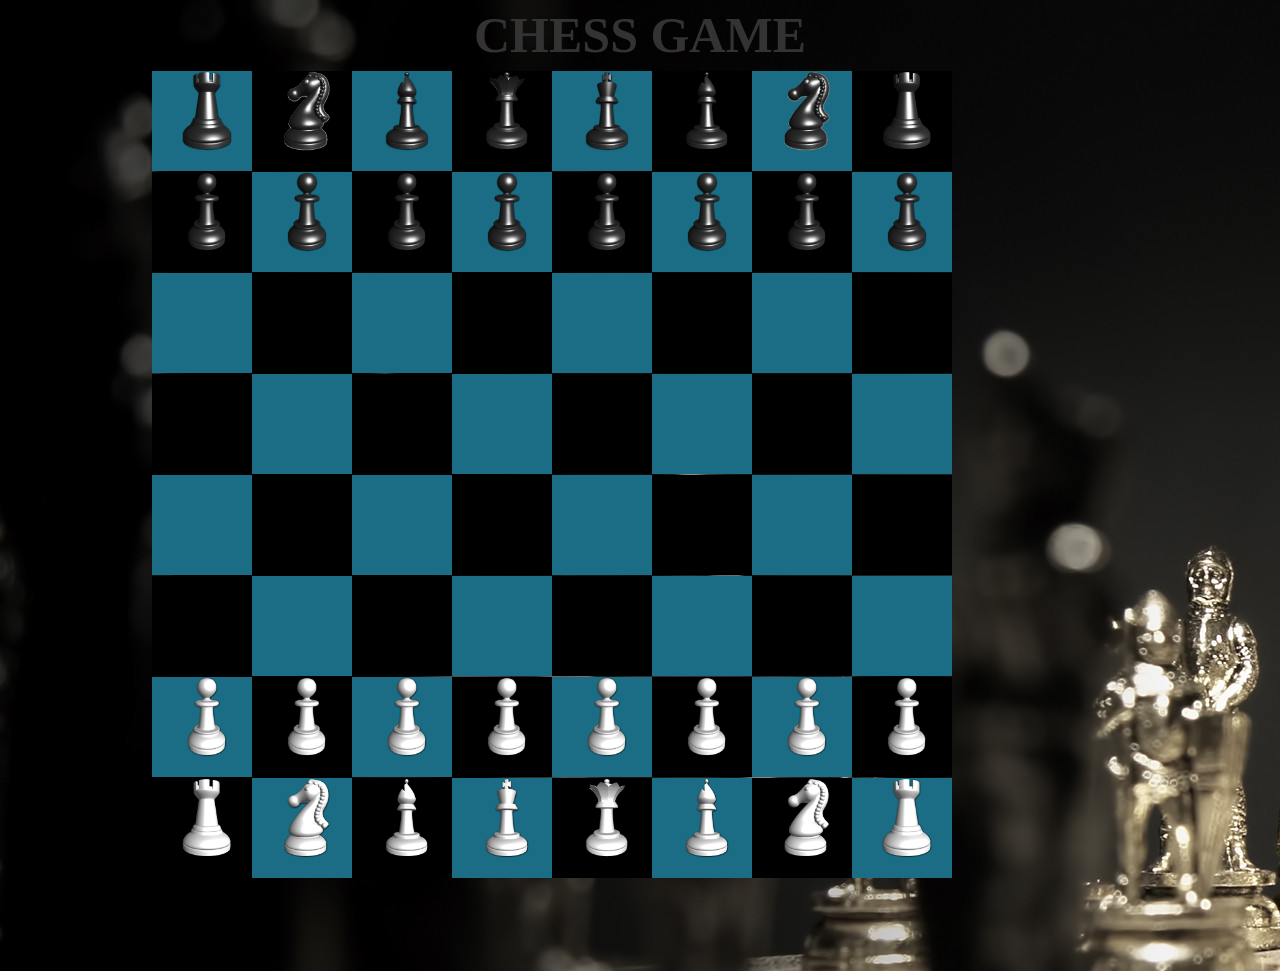
==== commit 1a9bb7cb: "chess" ====
--- a/index.html
+++ b/index.html
@@ -9,9 +9,11 @@
     <link rel="stylesheet" href="Css/bootstrap-theme.min.css">
     <link rel="stylesheet" href="Css/bootstrap.min.css">
     <style>
-            body{
-                /*background-image: url("Image/Quotefancy-486-3840x2160.jpg");*/
-            }
+        body {
+            background-image: url("Image/backGround.jpg");
+
+        }
+
         #board {
 
             width: 1000px;
@@ -28,7 +30,7 @@
 
         div {
             border-bottom: none;
-        text-align: center;
+            text-align: center;
             margin-top: 0px;
             margin-left: 0px;
             margin-right: 0px;
@@ -41,25 +43,25 @@
             height: 80px;
             z-index: 999;
 
-
-        }
-        .selectPath{
+        }
+
+        .selectPath {
             background-color: green;
         }
-        .chessPices{
+
+        .chessPices {
             position: absolute;
-            padding-top:0px;
+            padding-top: 0px;
             padding-left: 0px;
             height: 100px;
 
             width: 100px;
 
-
-
             z-index: 99999;
         }
 
-        img:hover{
+        img:hover {
+            cursor: pointer;
             position: absolute;
             height: 90px;
             width: 90px;
@@ -67,115 +69,128 @@
 
         }
 
-
-
-        .d1{
-            background-color: #1b6d85 ;
+        .d1 {
+            background-color: #1b6d85;
             height: 100px;
+
             width: 100px;
 
         }
-        .d2{
+
+        .d2 {
             background-color: black;
             height: 100px;
             width: 100px;
         }
-        .selectPath{
-            -webkit-box-shadow: inset 0px 0px 6px 10px rgba(124,252,0 , .8);
-            box-shadow: inset 0px 0px 6px 10px rgba(124,252,0 , .8);
-        }
-        .remove{
-            -webkit-box-shadow: inset 0px 0px 6px 10px rgba(128,0,0, .8);
-            box-shadow: inset 0px 0px 6px 10px rgba(128,0,0, .8);
-        }
-
-
-
-        
-
+
+        .selectPath {
+            -webkit-box-shadow: inset 0px 0px 6px 10px rgba(124, 252, 0, .8);
+            box-shadow: inset 0px 0px 6px 10px rgba(124, 252, 0, .8);
+        }
+
+        .remove {
+            -webkit-box-shadow: inset 0px 0px 6px 10px rgba(128, 0, 0, .8);
+            box-shadow: inset 0px 0px 6px 10px rgba(128, 0, 0, .8);
+        }
 
 
     </style>
 
 </head>
 <body>
+<audio id="aud1">
+    <source src="audio/Mouse%20Double%20Click-SoundBible.com-1373842393.mp3">
+
+</audio>
+<audio id="aud2">
+    <source src="audio/Slide%20Closed-SoundBible.com-1521580537.mp3">
+</audio>
+<audio id="aud3">
+    <source src="audio/Air_Wrench_Short-Lightning_McQue-2139303794.mp3">
+</audio>
+
 <div class="row">
     <div id="Header" class="col-xs-12 col-sm-12  col-lg-12"> CHESS GAME</div>
 </div>
 <div id="board" class="row">
     <div class="col-xs-12 col-sm-12  col-lg-12">
         <div class="row">
-            <div class="col-xs-2 col-sm-2 col-lg-2">A</div>
-            <div id="A1"  class="col-xs-1 col-sm-1 col-lg-1 d1">
-                <div class="chessPices blackRook  black"><img id="br1" src="Image/Rook-black_256x256_32.png" class="chess"></div>
+            <div class="col-xs-2 col-sm-2 col-lg-2"></div>
+            <div id="A1" class="col-xs-1 col-sm-1 col-lg-1 d1">
+                <div class="chessPices blackRook  black"><img id="br1" src="Image/Rook-black_256x256_32.png"
+                                                              class="chess"></div>
             </div>
             <div id="B1" class="col-xs-1 col-sm-1 col-lg-1 d2">
                 <div class="chessPices blackKnight black"><img id="bKN1" src="Image/blackKnight.png"></div>
             </div>
-            <div  id="C1"  class="col-xs-1 col-sm-1 col-lg-1 d1">
+            <div id="C1" class="col-xs-1 col-sm-1 col-lg-1 d1">
                 <div class="chessPices blackBishop black"><img id="bbs1" src="Image/Bishop-black_256x256_32.png"></div>
             </div>
-            <div  id="D1"  class="col-xs-1 col-sm-1 col-lg-1 d2">
-                <div class="chessPices BlackQuen black"><img id="bq" src="Image/blackQuen.png" class="img-responsive"></div>
-            </div>
-            <div  id="E1"  class="col-xs-1 col-sm-1 col-lg-1 d1">
-                <div class="chessPices BlackKing "><img id="bk" src="Image/blackKing.png" class="img-responsive"></div>
-            </div>
-            <div id="F1"  class="col-xs-1 col-sm-1 col-lg-1 d2">
+            <div id="D1" class="col-xs-1 col-sm-1 col-lg-1 d2">
+                <div class="chessPices BlackQuen black"><img id="bq" src="Image/blackQuen.png" class="img-responsive">
+                </div>
+            </div>
+            <div id="E1" class="col-xs-1 col-sm-1 col-lg-1 d1">
+                <div class="chessPices BlackKing black"><img id="bk" src="Image/blackKing.png" class="img-responsive">
+                </div>
+            </div>
+            <div id="F1" class="col-xs-1 col-sm-1 col-lg-1 d2">
                 <div class="chessPices blackBishop black"><img id="bbs2" src="Image/Bishop-black_256x256_32.png"></div>
             </div>
             <div id="G1" class="col-xs-1 col-sm-1 col-lg-1 d1">
                 <div class="chessPices blackKnight black"><img id="bKN2" src="Image/blackKnight.png"></div>
             </div>
-            <div  id="H1"  class="col-xs-1 col-sm-1 col-lg-1 d2">
-                <div class="chessPices blackRook black"><img id="br2" src="Image/Rook-black_256x256_32.png" class="chess"></div>
+            <div id="H1" class="col-xs-1 col-sm-1 col-lg-1 d2">
+                <div class="chessPices blackRook black"><img id="br2" src="Image/Rook-black_256x256_32.png"
+                                                             class="chess"></div>
             </div>
 
 
             <div class="col-xs-2 col-sm-2 col-lg-2"></div>
         </div>
         <div id="Brow" class="row">
-            <div class="col-xs-2 col-sm-2 col-lg-2">B</div>
+            <div class="col-xs-2 col-sm-2 col-lg-2"></div>
             <div id="A2" class="col-xs-1 col-sm-1 col-lg-1 d2">
-                <div  id="wwwe" class="chessPices blackPone black"><img id="bp1" src="Image/blackpone.png" class="chess"></div>
-            </div>
-            <div  id="B2" class="col-xs-1 col-sm-1 col-lg-1 d1">
+                <div id="wwwe" class="chessPices blackPone black"><img id="bp1" src="Image/blackpone.png" class="chess">
+                </div>
+            </div>
+            <div id="B2" class="col-xs-1 col-sm-1 col-lg-1 d1">
                 <div class="chessPices blackPone black"><img id="bp2" src="Image/blackpone.png" class="chess"></div>
             </div>
-            <div id="C2"   class="col-xs-1 col-sm-1 col-lg-1 d2">
-                <div  class="chessPices blackPone black"><img id="bp3" src="Image/blackpone.png" class="chess"></div>
-            </div>
-            <div  id="D2" class="col-xs-1 col-sm-1 col-lg-1 d1">
+            <div id="C2" class="col-xs-1 col-sm-1 col-lg-1 d2">
+                <div class="chessPices blackPone black"><img id="bp3" src="Image/blackpone.png" class="chess"></div>
+            </div>
+            <div id="D2" class="col-xs-1 col-sm-1 col-lg-1 d1">
                 <div class="chessPices blackPone black"><img id="bp4" src="Image/blackpone.png" class="chess"></div>
             </div>
-            <div  id="E2" class="col-xs-1 col-sm-1 col-lg-1 d2">
+            <div id="E2" class="col-xs-1 col-sm-1 col-lg-1 d2">
                 <div class="chessPices blackPone black"><img id="bp5" src="Image/blackpone.png" class="chess"></div>
             </div>
-            <div  id="F2" class="col-xs-1 col-sm-1 col-lg-1 d1">
+            <div id="F2" class="col-xs-1 col-sm-1 col-lg-1 d1">
                 <div class="chessPices blackPone black"><img id="bp6" src="Image/blackpone.png" class="chess"></div>
             </div>
-            <div id="G2"  class="col-xs-1 col-sm-1 col-lg-1 d2">
+            <div id="G2" class="col-xs-1 col-sm-1 col-lg-1 d2">
                 <div class="chessPices blackPone black"><img id="bp7" src="Image/blackpone.png" class="chess"></div>
             </div>
-            <div id="H2"  class="col-xs-1 col-sm-1 col-lg-1 d1">
-                <div class="chessPices blackPone black"><img id="bp8"src="Image/blackpone.png" class="chess"></div>
-            </div>
-
-
-            <div class="col-xs-2 col-sm-2 col-lg-2"></div>
-        </div>
-        <div class="row">
-            <div class="col-xs-2 col-sm-2 col-lg-2">C</div>
+            <div id="H2" class="col-xs-1 col-sm-1 col-lg-1 d1">
+                <div class="chessPices blackPone black"><img id="bp8" src="Image/blackpone.png" class="chess"></div>
+            </div>
+
+
+            <div class="col-xs-2 col-sm-2 col-lg-2"></div>
+        </div>
+        <div class="row">
+            <div class="col-xs-2 col-sm-2 col-lg-2"></div>
             <div id="A3" class="col-xs-1 col-sm-1 col-lg-1 d1">
             </div>
-            <div id="B3"  class="col-xs-1 col-sm-1 col-lg-1 d2"></div>
+            <div id="B3" class="col-xs-1 col-sm-1 col-lg-1 d2"></div>
             <div id="C3" class="col-xs-1 col-sm-1 col-lg-1 d1">
             </div>
-            <div id="D3"  class="col-xs-1 col-sm-1 col-lg-1 d2"></div>
-            <div  id="E3" class="col-xs-1 col-sm-1 col-lg-1 d1">
-            </div>
-            <div id="F3"  class="col-xs-1 col-sm-1 col-lg-1 d2"></div>
-            <div  id="G3" class="col-xs-1 col-sm-1 col-lg-1 d1">
+            <div id="D3" class="col-xs-1 col-sm-1 col-lg-1 d2"></div>
+            <div id="E3" class="col-xs-1 col-sm-1 col-lg-1 d1">
+            </div>
+            <div id="F3" class="col-xs-1 col-sm-1 col-lg-1 d2"></div>
+            <div id="G3" class="col-xs-1 col-sm-1 col-lg-1 d1">
             </div>
             <div id="H3" class="col-xs-1 col-sm-1 col-lg-1 d2"></div>
 
@@ -183,115 +198,115 @@
             <div class="col-xs-2 col-sm-2 col-lg-2"></div>
         </div>
         <div class="row">
-            <div class="col-xs-2 col-sm-2 col-lg-2">D</div>
+            <div class="col-xs-2 col-sm-2 col-lg-2"></div>
             <div id="A4" class="col-xs-1 col-sm-1 col-lg-1 d2">
             </div>
-            <div  id="B4" class="col-xs-1 col-sm-1 col-lg-1 d1">
-            </div>
-            <div  id="C4"  class="col-xs-1 col-sm-1 col-lg-1 d2"></div>
-            <div  id="D4" class="col-xs-1 col-sm-1 col-lg-1 d1">
-            </div>
-            <div  id="E4" class="col-xs-1 col-sm-1 col-lg-1 d2"></div>
-            <div  id="F4" class="col-xs-1 col-sm-1 col-lg-1 d1">
-            </div>
-            <div  id="G4"  class="col-xs-1 col-sm-1 col-lg-1 d2"></div>
-            <div  id="H4" class="col-xs-1 col-sm-1 col-lg-1 d1">
-            </div>
-
-
-            <div class="col-xs-2 col-sm-2 col-lg-2"></div>
-        </div>
-        <div class="row">
-            <div class="col-xs-2 col-sm-2 col-lg-2">E</div>
+            <div id="B4" class="col-xs-1 col-sm-1 col-lg-1   d1">
+            </div>
+            <div id="C4" class="col-xs-1 col-sm-1 col-lg-1 d2"></div>
+            <div id="D4" class="col-xs-1 col-sm-1 col-lg-1 d1">
+            </div>
+            <div id="E4" class="col-xs-1 col-sm-1 col-lg-1 d2"></div>
+            <div id="F4" class="col-xs-1 col-sm-1 col-lg-1 d1">
+            </div>
+            <div id="G4" class="col-xs-1 col-sm-1 col-lg-1 d2"></div>
+            <div id="H4" class="col-xs-1 col-sm-1 col-lg-1 d1">
+            </div>
+
+
+            <div class="col-xs-2 col-sm-2 col-lg-2"></div>
+        </div>
+        <div class="row">
+            <div class="col-xs-2 col-sm-2 col-lg-2"></div>
             <div id="A5" class="col-xs-1 col-sm-1 col-lg-1 d1">
             </div>
-            <div  id="B5" class="col-xs-1 col-sm-1 col-lg-1 patch d2"></div>
-            <div  id="C5" class="col-xs-1 col-sm-1 col-lg-1 patch d1">
-            </div>
-            <div  id="D5"  class="col-xs-1 col-sm-1 col-lg-1 patch d2"></div>
-            <div  id="E5" class="col-xs-1 col-sm-1 col-lg-1 patch d1">
-            </div>
-            <div  id="F5" class="col-xs-1 col-sm-1 col-lg-1 patch d2"></div>
-            <div  id="G5"  class="col-xs-1 col-sm-1 col-lg-1 patch d1">
-            </div>
-            <div id="H5"  class="col-xs-1 col-sm-1 col-lg-1 patch d2"></div>
-
-
-            <div class="col-xs-2 col-sm-2 col-lg-2"></div>
-        </div>
-        <div class="row">
-            <div class="col-xs-2 col-sm-2 col-lg-2">F</div>
-            <div id="A6"  class="col-xs-1 col-sm-1 col-lg-1 d2">
-            </div>
-            <div  id="B6" class="col-xs-1 col-sm-1 col-lg-1 d1">
-            </div>
-            <div  id="C6" class="col-xs-1 col-sm-1 col-lg-1 d2 "></div>
-            <div  id="D6" class="col-xs-1 col-sm-1 col-lg-1 d1 ">
-            </div>
-            <div  id="E6"  class="col-xs-1 col-sm-1 col-lg-1 d2 "></div>
-            <div  id="F6" class="col-xs-1 col-sm-1 col-lg-1 d1 ">
-            </div>
-            <div  id="G6" class="col-xs-1 col-sm-1 col-lg-1 d2"></div>
-            <div  id="H6" class="col-xs-1 col-sm-1 col-lg-1 d1 ">
-            </div>
-
-
-            <div class="col-xs-2 col-sm-2 col-lg-2"></div>
-        </div>
-        <div class="row">
-            <div class="col-xs-2 col-sm-2 col-lg-2">G</div>
+            <div id="B5" class="col-xs-1 col-sm-1 col-lg-1 patch d2"></div>
+            <div id="C5" class="col-xs-1 col-sm-1 col-lg-1 patch d1">
+            </div>
+            <div id="D5" class="col-xs-1 col-sm-1 col-lg-1 patch d2"></div>
+            <div id="E5" class="col-xs-1 col-sm-1 col-lg-1 patch d1">
+            </div>
+            <div id="F5" class="col-xs-1 col-sm-1 col-lg-1 patch d2"></div>
+            <div id="G5" class="col-xs-1 col-sm-1 col-lg-1 patch d1">
+            </div>
+            <div id="H5" class="col-xs-1 col-sm-1 col-lg-1 patch d2"></div>
+
+
+            <div class="col-xs-2 col-sm-2 col-lg-2"></div>
+        </div>
+        <div class="row">
+            <div class="col-xs-2 col-sm-2 col-lg-2"></div>
+            <div id="A6" class="col-xs-1 col-sm-1 col-lg-1 d2">
+            </div>
+            <div id="B6" class="col-xs-1 col-sm-1 col-lg-1 d1">
+            </div>
+            <div id="C6" class="col-xs-1 col-sm-1 col-lg-1 d2 "></div>
+            <div id="D6" class="col-xs-1 col-sm-1 col-lg-1 d1 ">
+            </div>
+            <div id="E6" class="col-xs-1 col-sm-1 col-lg-1 d2 "></div>
+            <div id="F6" class="col-xs-1 col-sm-1 col-lg-1 d1 ">
+            </div>
+            <div id="G6" class="col-xs-1 col-sm-1 col-lg-1 d2"></div>
+            <div id="H6" class="col-xs-1 col-sm-1 col-lg-1 d1 ">
+            </div>
+
+
+            <div class="col-xs-2 col-sm-2 col-lg-2"></div>
+        </div>
+        <div class="row">
+            <div class="col-xs-2 col-sm-2 col-lg-2"></div>
             <div id="A7" class="col-xs-1 col-sm-1 col-lg-1 d1">
-                <div  class="chessPices  whitePone white"><img id="wp1" src="Image/whitepone.png" class="chess"></div>
-            </div>
-            <div  id="B7"  class="col-xs-1 col-sm-1 col-lg-1 d2">
-                <div  class="chessPices whitePone white"><img id="wp2" src="Image/whitepone.png" class="chess"></div>
-            </div>
-            <div  id="C7" class="col-xs-1 col-sm-1 col-lg-1 d1">
-                <div  class="chessPices whitePone white"><img id="wp3" src="Image/whitepone.png" class="chess"></div>
-            </div>
-            <div  id="D7"  class="col-xs-1 col-sm-1 col-lg-1 d2">
-                <div  class="chessPices whitePone white"><img id="wp4" src="Image/whitepone.png" class="chess"></div>
-            </div>
-            <div  id="E7" class="col-xs-1 col-sm-1 col-lg-1 d1">
-                <div  class="chessPices whitePone white"><img id="wp5" src="Image/whitepone.png" class="chess"></div>
-            </div>
-            <div  id="F7" class="col-xs-1 col-sm-1 col-lg-1 d2">
-                <div  class="chessPices whitePone white"><img id="wp6" src="Image/whitepone.png" class="chess"></div>
-            </div>
-            <div  id="G7" class="col-xs-1 col-sm-1 col-lg-1 d1">
-                <div  class="chessPices whitePone white"><img id="wp7" src="Image/whitepone.png" class="chess"></div>
-            </div>
-            <div  id="H7" class="col-xs-1 col-sm-1 col-lg-1 d2">
-                <div  class="chessPices whitePone white"><img id="wp8" src="Image/whitepone.png" class="chess"></div>
-            </div>
-
-
-            <div class="col-xs-2 col-sm-2 col-lg-2"></div>
-        </div>
-        <div class="row">
-            <div class="col-xs-2 col-sm-2 col-lg-2">H</div>
+                <div class="chessPices  whitePone white"><img id="wp1" src="Image/whitepone.png" class="chess"></div>
+            </div>
+            <div id="B7" class="col-xs-1 col-sm-1 col-lg-1 d2">
+                <div class="chessPices whitePone white"><img id="wp2" src="Image/whitepone.png" class="chess"></div>
+            </div>
+            <div id="C7" class="col-xs-1 col-sm-1 col-lg-1 d1">
+                <div class="chessPices whitePone white"><img id="wp3" src="Image/whitepone.png" class="chess"></div>
+            </div>
+            <div id="D7" class="col-xs-1 col-sm-1 col-lg-1 d2">
+                <div class="chessPices whitePone white"><img id="wp4" src="Image/whitepone.png" class="chess"></div>
+            </div>
+            <div id="E7" class="col-xs-1 col-sm-1 col-lg-1 d1">
+                <div class="chessPices whitePone white"><img id="wp5" src="Image/whitepone.png" class="chess"></div>
+            </div>
+            <div id="F7" class="col-xs-1 col-sm-1 col-lg-1 d2">
+                <div class="chessPices whitePone white"><img id="wp6" src="Image/whitepone.png" class="chess"></div>
+            </div>
+            <div id="G7" class="col-xs-1 col-sm-1 col-lg-1 d1">
+                <div class="chessPices whitePone white"><img id="wp7" src="Image/whitepone.png" class="chess"></div>
+            </div>
+            <div id="H7" class="col-xs-1 col-sm-1 col-lg-1 d2">
+                <div class="chessPices whitePone white"><img id="wp8" src="Image/whitepone.png" class="chess"></div>
+            </div>
+
+
+            <div class="col-xs-2 col-sm-2 col-lg-2"></div>
+        </div>
+        <div class="row">
+            <div class="col-xs-2 col-sm-2 col-lg-2"></div>
             <div id="A8" class="col-xs-1 col-sm-1 col-lg-1 d2">
                 <div class="chessPices whiteRook white"><img id="wr1" src="Image/Rook-white_256x256_32.png"></div>
             </div>
-            <div  id="B8" class="col-xs-1 col-sm-1 col-lg-1 d1">
+            <div id="B8" class="col-xs-1 col-sm-1 col-lg-1 d1">
                 <div class="chessPices whiteKnight white"><img id="wk1" src="Image/Knight-white_256x256_32.png"></div>
             </div>
-            <div  id="C8" class="col-xs-1 col-sm-1 col-lg-1 d2">
+            <div id="C8" class="col-xs-1 col-sm-1 col-lg-1 d2">
                 <div class="chessPices whiteBishop white"><img id="wb1" src="Image/whiteBishop.png"></div>
             </div>
-            <div  id="D8" class="col-xs-1 col-sm-1 col-lg-1 d1">
-                <div class="chessPices whiteKing "><img id="wk" src="Image/King-white.ico"></div>
-            </div>
-            <div  id="E8" class="col-xs-1 col-sm-1 col-lg-1 d2">
+            <div id="D8" class="col-xs-1 col-sm-1 col-lg-1 d1">
+                <div class="chessPices whiteKing white"><img id="wk" src="Image/King-white.ico"></div>
+            </div>
+            <div id="E8" class="col-xs-1 col-sm-1 col-lg-1 d2">
                 <div class="chessPices whiteQuen white"><img id="wq" src="Image/Queen-white_256x256_32.png"></div>
             </div>
-            <div  id="F8" class="col-xs-1 col-sm-1 col-lg-1 d1">
+            <div id="F8" class="col-xs-1 col-sm-1 col-lg-1 d1">
                 <div class="chessPices whiteBishop white"><img id="wb2" src="Image/whiteBishop.png"></div>
             </div>
-            <div  id="G8" class="col-xs-1 col-sm-1 col-lg-1 d2">
+            <div id="G8" class="col-xs-1 col-sm-1 col-lg-1 d2">
                 <div class="chessPices whiteKnight white"><img id="wk2" src="Image/Knight-white_256x256_32.png"></div>
             </div>
-            <div  id="H8" class="col-xs-1 col-sm-1 col-lg-1 d1">
+            <div id="H8" class="col-xs-1 col-sm-1 col-lg-1 d1">
                 <div class="chessPices whiteRook white"><img id="wr2" src="Image/Rook-white_256x256_32.png"></div>
             </div>
 
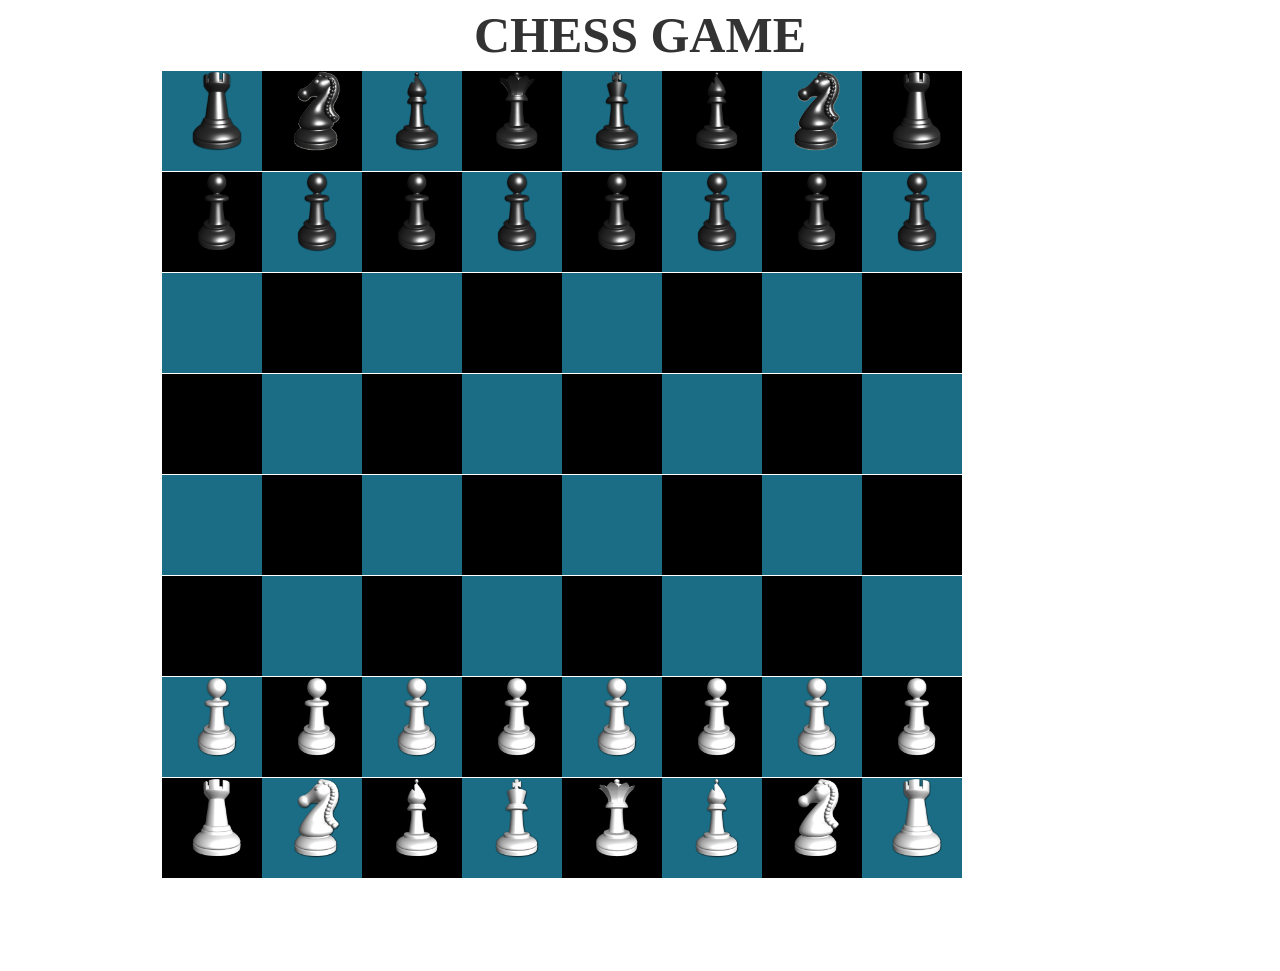
==== commit a3ba708f: "chess" ====
--- a/index.html
+++ b/index.html
@@ -8,93 +8,7 @@
     <link rel="stylesheet" href="Css/bootstrap.css">
     <link rel="stylesheet" href="Css/bootstrap-theme.min.css">
     <link rel="stylesheet" href="Css/bootstrap.min.css">
-    <style>
-        body {
-            background-image: url("Image/backGround.jpg");
-
-        }
-
-        #board {
-
-            width: 1000px;
-            height: 900px;
-            text-align: center;
-        }
-
-        #Header {
-            text-align: center;
-            font-size: 50px;
-            font-family: "Times New Roman";
-            font-weight: bold;
-        }
-
-        div {
-            border-bottom: none;
-            text-align: center;
-            margin-top: 0px;
-            margin-left: 0px;
-            margin-right: 0px;
-            margin-bottom: 0px;
-
-        }
-
-        img {
-            width: 80px;
-            height: 80px;
-            z-index: 999;
-
-        }
-
-        .selectPath {
-            background-color: green;
-        }
-
-        .chessPices {
-            position: absolute;
-            padding-top: 0px;
-            padding-left: 0px;
-            height: 100px;
-
-            width: 100px;
-
-            z-index: 99999;
-        }
-
-        img:hover {
-            cursor: pointer;
-            position: absolute;
-            height: 90px;
-            width: 90px;
-            z-index: 9999;
-
-        }
-
-        .d1 {
-            background-color: #1b6d85;
-            height: 100px;
-
-            width: 100px;
-
-        }
-
-        .d2 {
-            background-color: black;
-            height: 100px;
-            width: 100px;
-        }
-
-        .selectPath {
-            -webkit-box-shadow: inset 0px 0px 6px 10px rgba(124, 252, 0, .8);
-            box-shadow: inset 0px 0px 6px 10px rgba(124, 252, 0, .8);
-        }
-
-        .remove {
-            -webkit-box-shadow: inset 0px 0px 6px 10px rgba(128, 0, 0, .8);
-            box-shadow: inset 0px 0px 6px 10px rgba(128, 0, 0, .8);
-        }
-
-
-    </style>
+    <link rel="stylesheet" href="Css/Style.css">
 
 </head>
 <body>
@@ -112,7 +26,8 @@
 <div class="row">
     <div id="Header" class="col-xs-12 col-sm-12  col-lg-12"> CHESS GAME</div>
 </div>
-<div id="board" class="row">
+<div id="board" class="row container">
+
     <div class="col-xs-12 col-sm-12  col-lg-12">
         <div class="row">
             <div class="col-xs-2 col-sm-2 col-lg-2"></div>
@@ -315,6 +230,8 @@
         </div>
 
     </div>
+
+
 </div>
 
 <script src="Js/jquery-3.2.1.min.js"></script>
--- a/Css/Style.css
+++ b/Css/Style.css
@@ -0,0 +1,83 @@
+body {
+    background-image: url("../Image/background.jpg");
+
+}
+
+#board {
+
+    width: 1000px;
+    height: 900px;
+    text-align: center;
+}
+
+#Header {
+    text-align: center;
+    font-size: 50px;
+    font-family: "Times New Roman";
+    font-weight: bold;
+}
+
+div {
+    border-bottom: none;
+    text-align: center;
+    margin-top: 0px;
+    margin-left: 0px;
+    margin-right: 0px;
+    margin-bottom: 0px;
+
+}
+
+img {
+    width: 80px;
+    height: 80px;
+    z-index: 999;
+
+}
+
+.selectPath {
+    background-color: green;
+}
+
+.chessPices {
+    position: absolute;
+    padding-top: 0px;
+    padding-left: 0px;
+    height: 100px;
+
+    width: 100px;
+
+    z-index: 99999;
+}
+
+img:hover {
+    cursor: pointer;
+    position: absolute;
+    height: 90px;
+    width: 90px;
+    z-index: 9999;
+
+}
+
+.d1 {
+    background-color: #1b6d85;
+    height: 100px;
+
+    width: 100px;
+
+}
+
+.d2 {
+    background-color: black;
+    height: 100px;
+    width: 100px;
+}
+
+.selectPath {
+    -webkit-box-shadow: inset 0px 0px 6px 10px rgba(124, 252, 0, .8);
+    box-shadow: inset 0px 0px 6px 10px rgba(124, 252, 0, .8);
+}
+
+.remove {
+    -webkit-box-shadow: inset 0px 0px 6px 10px rgba(128, 0, 0, .8);
+    box-shadow: inset 0px 0px 6px 10px rgba(128, 0, 0, .8);
+}
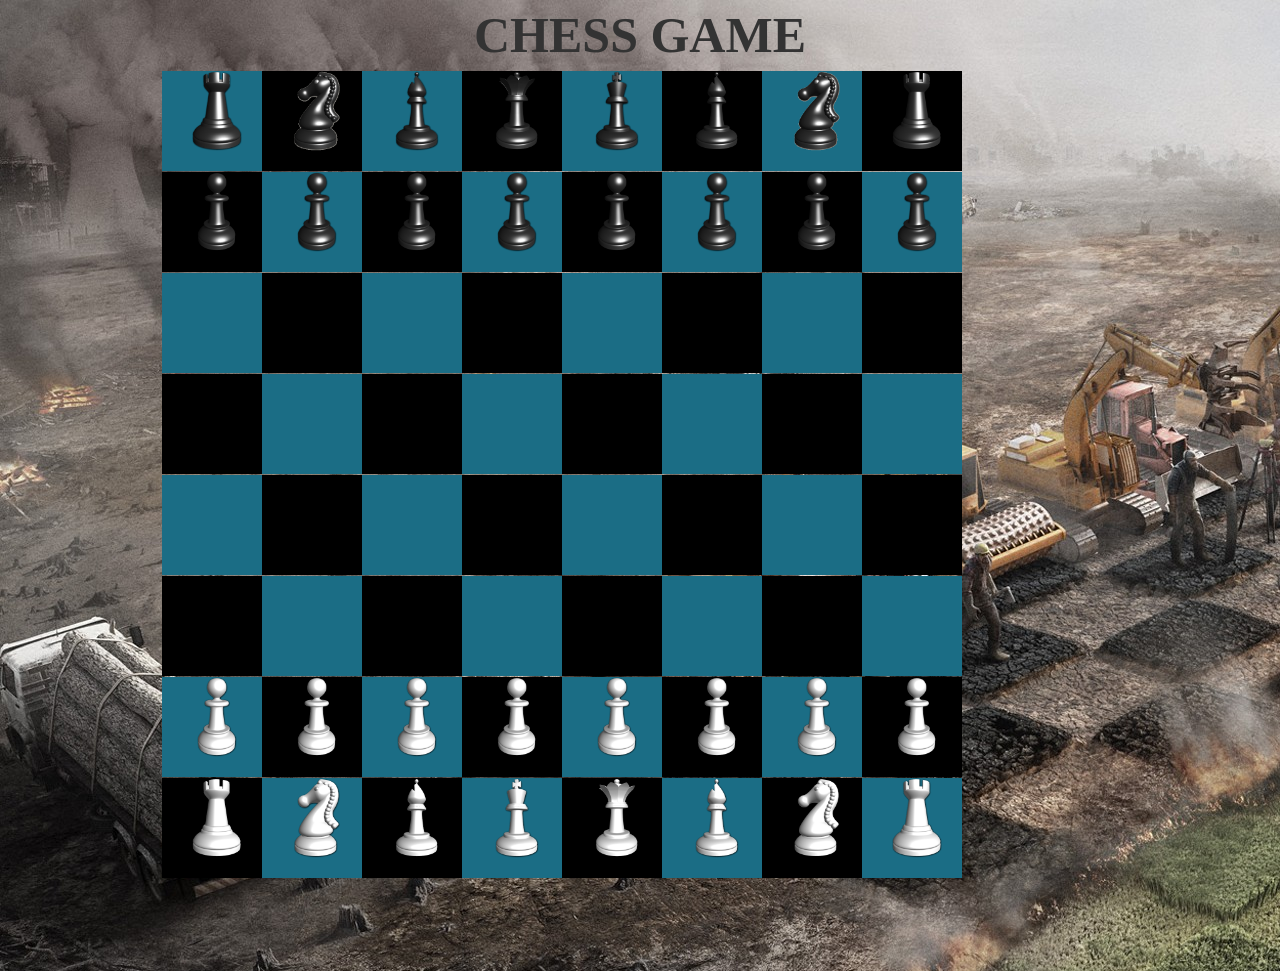
==== commit bd354add: "chess" ====
--- a/index.html
+++ b/index.html
@@ -9,6 +9,12 @@
     <link rel="stylesheet" href="Css/bootstrap-theme.min.css">
     <link rel="stylesheet" href="Css/bootstrap.min.css">
     <link rel="stylesheet" href="Css/Style.css">
+    <style>
+        body {
+            background-image: url("Image/439195.jpg");
+
+        }
+    </style>
 
 </head>
 <body>
--- a/Css/Style.css
+++ b/Css/Style.css
@@ -1,7 +1,4 @@
-body {
-    background-image: url("../Image/background.jpg");
 
-}
 
 #board {
 
